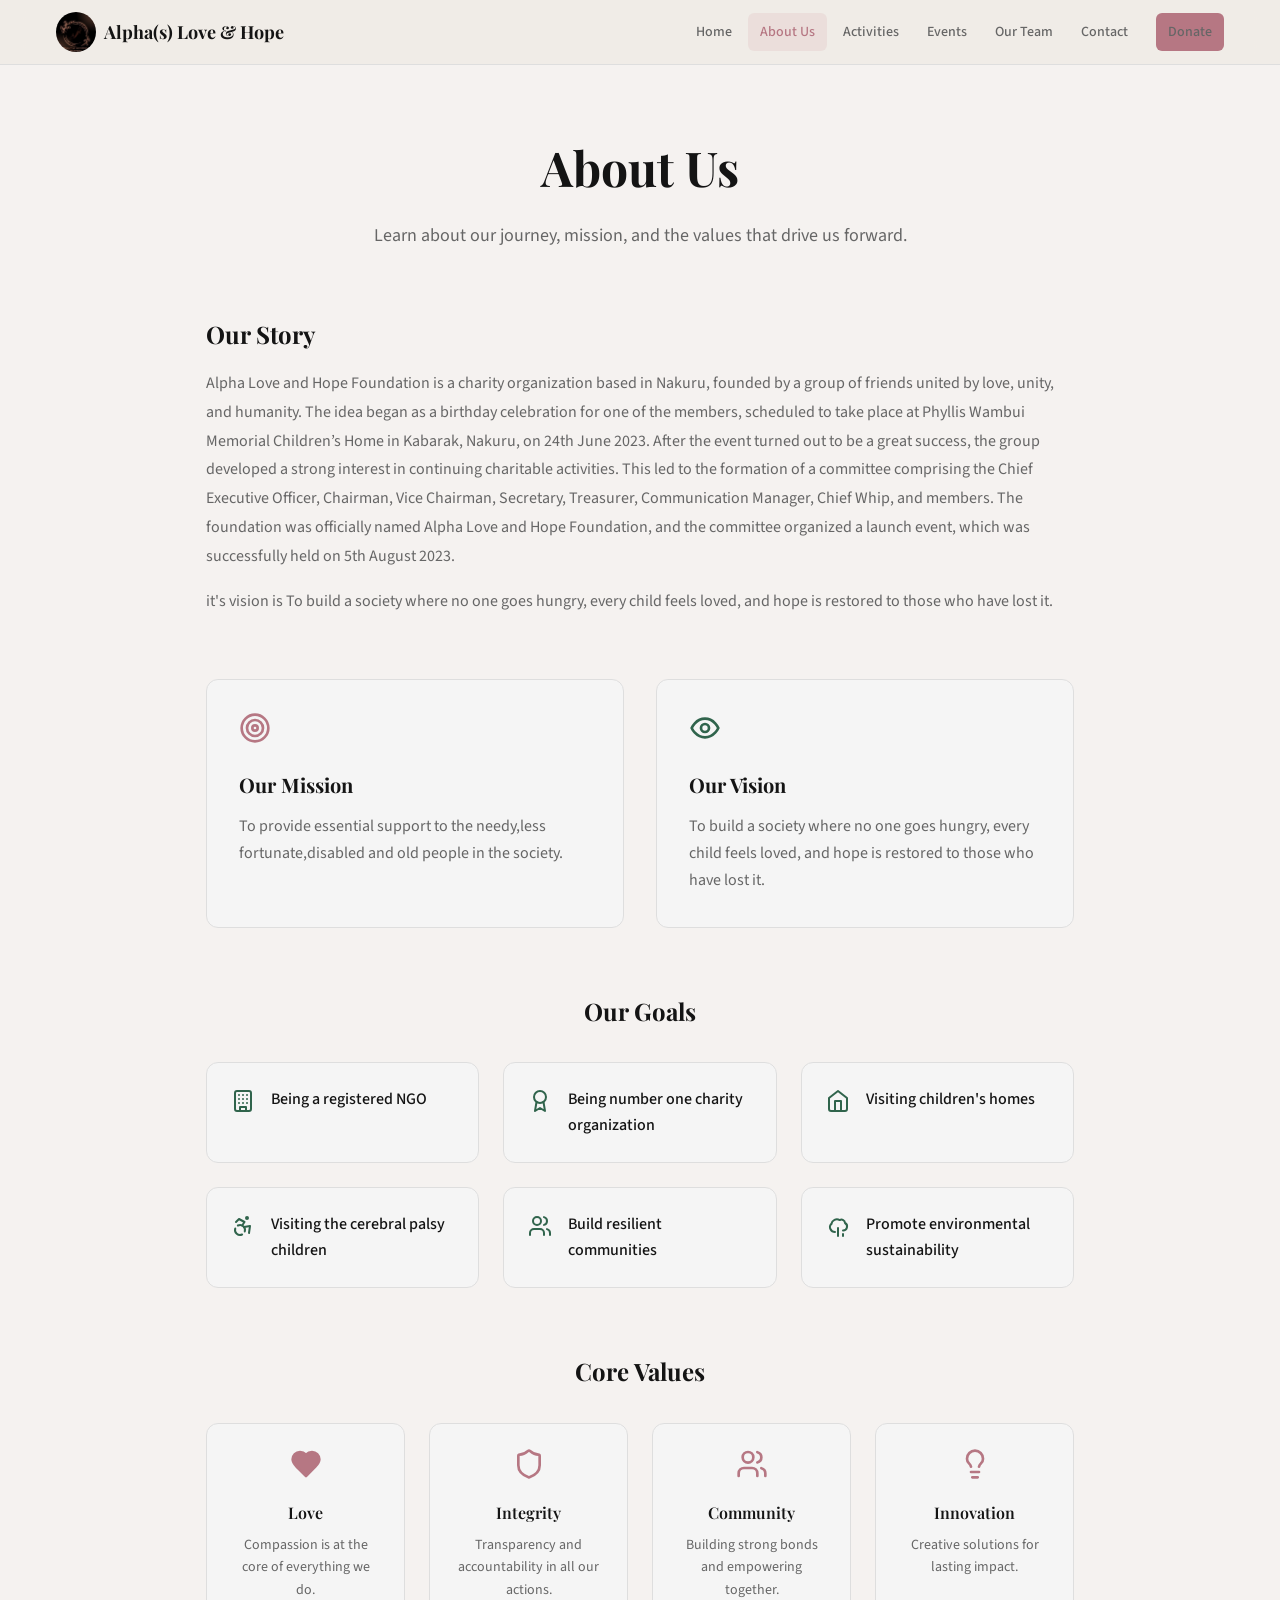
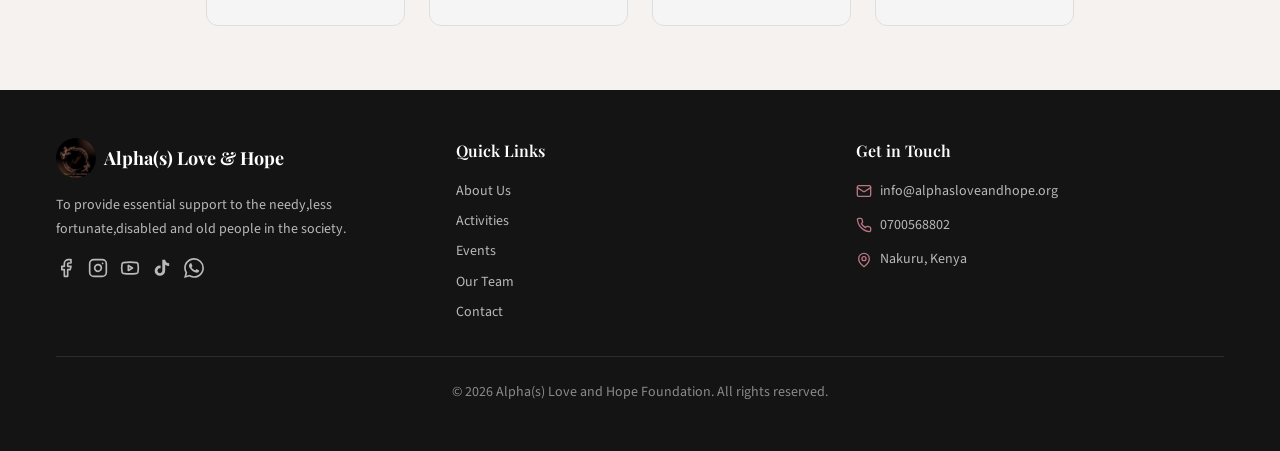
==== about.html @ 9023f047 "first commit" ====
<!DOCTYPE html>
<html lang="en">
<head>
  <meta charset="UTF-8">
  <meta name="viewport" content="width=device-width, initial-scale=1.0">
  <meta name="description" content="Alpha(s) Love and Hope Foundation - Transforming lives through love, hope, and community action.">
  <title>About Us - Alpha(s) Love and Hope Foundation</title>
  <link rel="stylesheet" href="style.css">
</head>
<body>
<header class="header">
  <div class="container header-inner">
    <a href="index.html" class="header-logo">
      <img src="images/logo.jpeg" alt="Alpha(s) Love and Hope Foundation">
      <span>Alpha(s) Love &amp; Hope</span>
    </a>
    <nav class="nav-links">
      <a href="index.html" class="">Home</a>
      <a href="about.html" class="active">About Us</a>
      <a href="activities.html" class="">Activities</a>
      <a href="events.html" class="">Events</a>
      <a href="team.html" class="">Our Team</a>
      <a href="contact.html" class="">Contact</a>
      <a href="contact.html" class="btn btn-primary" style="margin-left:0.75rem">Donate</a>
    </nav>
    <button class="mobile-toggle" onclick="document.getElementById('mobileNav').classList.toggle('open')" aria-label="Toggle menu">
      <svg xmlns="http://www.w3.org/2000/svg" width="24" height="24" viewBox="0 0 24 24" fill="none" stroke="currentColor" stroke-width="2" stroke-linecap="round" stroke-linejoin="round"><line x1="4" x2="20" y1="12" y2="12"/><line x1="4" x2="20" y1="6" y2="6"/><line x1="4" x2="20" y1="18" y2="18"/></svg>
    </button>
  </div>
  <nav id="mobileNav" class="mobile-nav">
    <a href="index.html" class="">Home</a>
    <a href="about.html" class="active">About Us</a>
    <a href="activities.html" class="">Activities</a>
    <a href="events.html" class="">Events</a>
    <a href="team.html" class="">Our Team</a>
    <a href="contact.html" class="">Contact</a>
    <a href="contact.html" class="btn btn-primary" style="margin-top:0.5rem;justify-content:center">Donate</a>
  </nav>
</header>

<section class="section-padding">
  <div class="container" style="max-width:900px">
    <div class="page-header fade-up">
      <h1>About Us</h1>
      <p>Learn about our journey, mission, and the values that drive us forward.</p>
    </div>

    <div class="about-story fade-up" style="margin-bottom:4rem">
      <h2>Our Story</h2>
      <p> Alpha Love and Hope Foundation is a charity organization based in Nakuru, founded by a group of friends united by love, unity, and humanity. The idea began as a birthday celebration for one of the members, scheduled to take place at Phyllis Wambui Memorial Children’s Home in Kabarak, Nakuru, on 24th June 2023.

After the event turned out to be a great success, the group developed a strong interest in continuing charitable activities. This led to the formation of a committee comprising the Chief Executive Officer, Chairman, Vice Chairman, Secretary, Treasurer, Communication Manager, Chief Whip, and members.

The foundation was officially named Alpha Love and Hope Foundation, and the committee organized a launch event, which was successfully held on 5th August 2023.
</p>
      <p>
it's vision is To build a society where no one goes hungry, every child feels loved, and hope is restored to those who have lost it.</p>
    </div>

    <div class="mv-grid">
      <div class="mv-card fade-up">
        <div style="color:var(--primary)"><svg xmlns="http://www.w3.org/2000/svg" width="24" height="24" viewBox="0 0 24 24" fill="none" stroke="currentColor" stroke-width="2" stroke-linecap="round" stroke-linejoin="round"><circle cx="12" cy="12" r="10"/><circle cx="12" cy="12" r="6"/><circle cx="12" cy="12" r="2"/></svg></div>
        <h3>Our Mission</h3>
        <p>To provide essential support to the needy,less fortunate,disabled and old people in the society.</p>
      </div>
      <div class="mv-card fade-up delay-1">
        <div style="color:var(--secondary)"><svg xmlns="http://www.w3.org/2000/svg" width="24" height="24" viewBox="0 0 24 24" fill="none" stroke="currentColor" stroke-width="2" stroke-linecap="round" stroke-linejoin="round"><path d="M2 12s3-7 10-7 10 7 10 7-3 7-10 7-10-7-10-7Z"/><circle cx="12" cy="12" r="3"/></svg></div>
        <h3>Our Vision</h3>
        <p>To build a society where no one goes hungry, every child feels loved, and hope is restored to those who have lost it.</p>
      </div>
    </div>

    <h2 class="fade-up" style="font-size:1.5rem;font-weight:700;text-align:center;margin-bottom:2rem">Our Goals</h2>
    <div class="goals-grid">
      <div class="goal-card fade-up"><svg xmlns="http://www.w3.org/2000/svg" width="24" height="24" viewBox="0 0 24 24" fill="none" stroke="currentColor" stroke-width="2" stroke-linecap="round" stroke-linejoin="round"><rect width="16" height="20" x="4" y="2" rx="2" ry="2"/><path d="M9 22v-4h6v4"/><path d="M8 6h.01"/><path d="M16 6h.01"/><path d="M12 6h.01"/><path d="M12 10h.01"/><path d="M12 14h.01"/><path d="M16 10h.01"/><path d="M16 14h.01"/><path d="M8 10h.01"/><path d="M8 14h.01"/></svg><p>Being a registered NGO</p></div>
      <div class="goal-card fade-up delay-1"><svg xmlns="http://www.w3.org/2000/svg" width="24" height="24" viewBox="0 0 24 24" fill="none" stroke="currentColor" stroke-width="2" stroke-linecap="round" stroke-linejoin="round"><circle cx="12" cy="8" r="6"/><path d="M15.477 12.89 17 22l-5-3-5 3 1.523-9.11"/></svg><p>Being number one charity organization</p></div>
      <div class="goal-card fade-up delay-2"><svg xmlns="http://www.w3.org/2000/svg" width="24" height="24" viewBox="0 0 24 24" fill="none" stroke="currentColor" stroke-width="2" stroke-linecap="round" stroke-linejoin="round"><path d="m3 9 9-7 9 7v11a2 2 0 0 1-2 2H5a2 2 0 0 1-2-2z"/><polyline points="9 22 9 12 15 12 15 22"/></svg><p>Visiting children's homes</p></div>
      <div class="goal-card fade-up delay-3"><svg xmlns="http://www.w3.org/2000/svg" width="24" height="24" viewBox="0 0 24 24" fill="none" stroke="currentColor" stroke-width="2" stroke-linecap="round" stroke-linejoin="round"><circle cx="16" cy="4" r="1"/><path d="m18 19 1-7-6 1"/><path d="m5 8 3-3 5.5 3-2.36 3.5"/><path d="M4.24 14.5a5 5 0 0 0 6.88 6"/><path d="M13.76 17.5a5 5 0 0 0-6.88-6"/></svg><p>Visiting the cerebral palsy children</p></div>
      <div class="goal-card fade-up delay-4"><svg xmlns="http://www.w3.org/2000/svg" width="24" height="24" viewBox="0 0 24 24" fill="none" stroke="currentColor" stroke-width="2" stroke-linecap="round" stroke-linejoin="round"><path d="M16 21v-2a4 4 0 0 0-4-4H6a4 4 0 0 0-4 4v2"/><circle cx="9" cy="7" r="4"/><path d="M22 21v-2a4 4 0 0 0-3-3.87"/><path d="M16 3.13a4 4 0 0 1 0 7.75"/></svg><p>Build resilient communities</p></div>
      <div class="goal-card fade-up delay-5"><svg xmlns="http://www.w3.org/2000/svg" width="24" height="24" viewBox="0 0 24 24" fill="none" stroke="currentColor" stroke-width="2" stroke-linecap="round" stroke-linejoin="round"><path d="M17 22v-2"/><path d="M9 18a5 5 0 0 1-4-8h.4a5.5 5.5 0 0 1 8.3-3.9A3.5 3.5 0 0 1 19 9a4 4 0 0 1-2 7.5"/><path d="M12 22v-8"/></svg><p>Promote environmental sustainability</p></div>
    </div>

    <h2 class="fade-up" style="font-size:1.5rem;font-weight:700;text-align:center;margin-bottom:2rem">Core Values</h2>
    <div class="values-grid">
      <div class="value-card fade-up"><svg xmlns="http://www.w3.org/2000/svg" width="24" height="24" viewBox="0 0 24 24" fill="currentColor" stroke="currentColor" stroke-width="2" stroke-linecap="round" stroke-linejoin="round"><path d="M19 14c1.49-1.46 3-3.21 3-5.5A5.5 5.5 0 0 0 16.5 3c-1.76 0-3 .5-4.5 2-1.5-1.5-2.74-2-4.5-2A5.5 5.5 0 0 0 2 8.5c0 2.3 1.5 4.05 3 5.5l7 7Z"/></svg><h4>Love</h4><p>Compassion is at the core of everything we do.</p></div>
      <div class="value-card fade-up delay-1"><svg xmlns="http://www.w3.org/2000/svg" width="24" height="24" viewBox="0 0 24 24" fill="none" stroke="currentColor" stroke-width="2" stroke-linecap="round" stroke-linejoin="round"><path d="M20 13c0 5-3.5 7.5-7.66 8.95a1 1 0 0 1-.67-.01C7.5 20.5 4 18 4 13V6a1 1 0 0 1 1-1c2 0 4.5-1.2 6.24-2.72a1.17 1.17 0 0 1 1.52 0C14.51 3.81 17 5 19 5a1 1 0 0 1 1 1z"/></svg><h4>Integrity</h4><p>Transparency and accountability in all our actions.</p></div>
      <div class="value-card fade-up delay-2"><svg xmlns="http://www.w3.org/2000/svg" width="24" height="24" viewBox="0 0 24 24" fill="none" stroke="currentColor" stroke-width="2" stroke-linecap="round" stroke-linejoin="round"><path d="M16 21v-2a4 4 0 0 0-4-4H6a4 4 0 0 0-4 4v2"/><circle cx="9" cy="7" r="4"/><path d="M22 21v-2a4 4 0 0 0-3-3.87"/><path d="M16 3.13a4 4 0 0 1 0 7.75"/></svg><h4>Community</h4><p>Building strong bonds and empowering together.</p></div>
      <div class="value-card fade-up delay-3"><svg xmlns="http://www.w3.org/2000/svg" width="24" height="24" viewBox="0 0 24 24" fill="none" stroke="currentColor" stroke-width="2" stroke-linecap="round" stroke-linejoin="round"><path d="M15 14c.2-1 .7-1.7 1.5-2.5 1-.9 1.5-2.2 1.5-3.5A6 6 0 0 0 6 8c0 1 .2 2.2 1.5 3.5.7.7 1.3 1.5 1.5 2.5"/><path d="M9 18h6"/><path d="M10 22h4"/></svg><h4>Innovation</h4><p>Creative solutions for lasting impact.</p></div>
    </div>
  </div>
</section>

<footer class="footer">
  <div class="container" style="padding:3rem 1rem">
    <div class="footer-grid">
      <div>
        <div class="footer-logo">
          <img src="images/logo.jpeg" alt="Alpha(s) Love and Hope Foundation">
          <span>Alpha(s) Love &amp; Hope</span>
        </div>
        <p class="footer-desc">To provide essential support to the needy,less fortunate,disabled and old people in the society.</p>
        <div class="footer-social">
          <a href="https://www.facebook.com/alphasloveandhopefoundation" target="_blank" rel="noopener noreferrer" aria-label="Facebook"><svg xmlns="http://www.w3.org/2000/svg" width="20" height="20" viewBox="0 0 24 24" fill="none" stroke="currentColor" stroke-width="2" stroke-linecap="round" stroke-linejoin="round"><path d="M18 2h-3a5 5 0 0 0-5 5v3H7v4h3v8h4v-8h3l1-4h-4V7a1 1 0 0 1 1-1h3z"/></svg></a>
          <a href="https://www.instagram.com/alphaloveandhopefoundation?igsh=ZzBqM2doNmg1cTh5" target="_blank" rel="noopener noreferrer" aria-label="Instagram"><svg xmlns="http://www.w3.org/2000/svg" width="20" height="20" viewBox="0 0 24 24" fill="none" stroke="currentColor" stroke-width="2" stroke-linecap="round" stroke-linejoin="round"><rect width="20" height="20" x="2" y="2" rx="5" ry="5"/><path d="M16 11.37A4 4 0 1 1 12.63 8 4 4 0 0 1 16 11.37z"/><line x1="17.5" x2="17.51" y1="6.5" y2="6.5"/></svg></a>
          <a href="https://www.youtube.com/@alphaloveandhopetv" target="_blank" rel="noopener noreferrer" aria-label="YouTube"><svg xmlns="http://www.w3.org/2000/svg" width="20" height="20" viewBox="0 0 24 24" fill="none" stroke="currentColor" stroke-width="2" stroke-linecap="round" stroke-linejoin="round"><path d="M2.5 17a24.12 24.12 0 0 1 0-10 2 2 0 0 1 1.4-1.4 49.56 49.56 0 0 1 16.2 0A2 2 0 0 1 21.5 7a24.12 24.12 0 0 1 0 10 2 2 0 0 1-1.4 1.4 49.55 49.55 0 0 1-16.2 0A2 2 0 0 1 2.5 17"/><path d="m10 15 5-3-5-3z"/></svg></a>
          <a href="https://www.tiktok.com/@alpha_foundation" target="_blank" rel="noopener noreferrer" aria-label="TikTok"><svg xmlns="http://www.w3.org/2000/svg" width="20" height="20" viewBox="0 0 24 24" fill="currentColor"><path d="M19.59 6.69a4.83 4.83 0 0 1-3.77-4.25V2h-3.45v13.67a2.89 2.89 0 0 1-2.88 2.5 2.89 2.89 0 0 1-2.89-2.89 2.89 2.89 0 0 1 2.89-2.89c.28 0 .54.04.79.1v-3.5a6.37 6.37 0 0 0-.79-.05A6.34 6.34 0 0 0 3.15 15a6.34 6.34 0 0 0 6.34 6.34 6.34 6.34 0 0 0 6.34-6.34V8.1a8.16 8.16 0 0 0 4.76 1.52v-3.4a4.85 4.85 0 0 1-1-.47z"/></svg></a>
          <a href="https://wa.me/254700568802" target="_blank" rel="noopener noreferrer" aria-label="WhatsApp"><svg xmlns="http://www.w3.org/2000/svg" width="20" height="20" viewBox="0 0 24 24" fill="currentColor"><path d="M17.472 14.382c-.297-.149-1.758-.867-2.03-.967-.273-.099-.471-.148-.67.15-.197.297-.767.966-.94 1.164-.173.199-.347.223-.644.075-.297-.15-1.255-.463-2.39-1.475-.883-.788-1.48-1.761-1.653-2.059-.173-.297-.018-.458.13-.606.134-.133.298-.347.446-.52.149-.174.198-.298.298-.497.099-.198.05-.371-.025-.52-.075-.149-.669-1.612-.916-2.207-.242-.579-.487-.5-.669-.51-.173-.008-.371-.01-.57-.01-.198 0-.52.074-.792.372-.272.297-1.04 1.016-1.04 2.479 0 1.462 1.065 2.875 1.213 3.074.149.198 2.096 3.2 5.077 4.487.709.306 1.262.489 1.694.625.712.227 1.36.195 1.871.118.571-.085 1.758-.719 2.006-1.413.248-.694.248-1.289.173-1.413-.074-.124-.272-.198-.57-.347m-5.421 7.403h-.004a9.87 9.87 0 0 1-5.031-1.378l-.361-.214-3.741.982.998-3.648-.235-.374a9.86 9.86 0 0 1-1.51-5.26c.001-5.45 4.436-9.884 9.888-9.884 2.64 0 5.122 1.03 6.988 2.898a9.825 9.825 0 0 1 2.893 6.994c-.003 5.45-4.437 9.884-9.885 9.884m8.413-18.297A11.815 11.815 0 0 0 12.05 0C5.495 0 .16 5.335.157 11.892c0 2.096.547 4.142 1.588 5.945L.057 24l6.305-1.654a11.882 11.882 0 0 0 5.683 1.448h.005c6.554 0 11.89-5.335 11.893-11.893a11.821 11.821 0 0 0-3.48-8.413z"/></svg></a>
        </div>
      </div>
      <div>
        <h4>Quick Links</h4>
        <nav class="footer-links">
          <a href="about.html">About Us</a>
          <a href="activities.html">Activities</a>
          <a href="events.html">Events</a>
          <a href="team.html">Our Team</a>
          <a href="contact.html">Contact</a>
        </nav>
      </div>
      <div>
        <h4>Get in Touch</h4>
        <div class="footer-contact-item"><svg xmlns="http://www.w3.org/2000/svg" width="24" height="24" viewBox="0 0 24 24" fill="none" stroke="currentColor" stroke-width="2" stroke-linecap="round" stroke-linejoin="round"><rect width="20" height="16" x="2" y="4" rx="2"/><path d="m22 7-8.97 5.7a1.94 1.94 0 0 1-2.06 0L2 7"/></svg><span>info@alphasloveandhope.org</span></div>
        <div class="footer-contact-item"><svg xmlns="http://www.w3.org/2000/svg" width="24" height="24" viewBox="0 0 24 24" fill="none" stroke="currentColor" stroke-width="2" stroke-linecap="round" stroke-linejoin="round"><path d="M22 16.92v3a2 2 0 0 1-2.18 2 19.79 19.79 0 0 1-8.63-3.07 19.5 19.5 0 0 1-6-6 19.79 19.79 0 0 1-3.07-8.67A2 2 0 0 1 4.11 2h3a2 2 0 0 1 2 1.72 12.84 12.84 0 0 0 .7 2.81 2 2 0 0 1-.45 2.11L8.09 9.91a16 16 0 0 0 6 6l1.27-1.27a2 2 0 0 1 2.11-.45 12.84 12.84 0 0 0 2.81.7A2 2 0 0 1 22 16.92z"/></svg><span>0700568802</span></div>
        <div class="footer-contact-item"><svg xmlns="http://www.w3.org/2000/svg" width="24" height="24" viewBox="0 0 24 24" fill="none" stroke="currentColor" stroke-width="2" stroke-linecap="round" stroke-linejoin="round"><path d="M20 10c0 6-8 12-8 12s-8-6-8-12a8 8 0 0 1 16 0Z"/><circle cx="12" cy="10" r="3"/></svg><span>Nakuru, Kenya</span></div>
      </div>
    </div>
    <div class="footer-bottom">&copy; 2026 Alpha(s) Love and Hope Foundation. All rights reserved.</div>
  </div>
</footer>
<script src="js/main.js"></script>
</body>
</html>
---- style.css ----
@import url('https://fonts.googleapis.com/css2?family=Playfair+Display:wght@400;500;600;700&family=Source+Sans+3:wght@300;400;500;600;700&display=swap');

:root {
  --background: hsl(30, 20%, 95%);
  --foreground: hsl(0, 0%, 8%);
  --card: hsl(0, 0%, 96%);
  --card-foreground: hsl(0, 0%, 8%);
  --primary: hsl(349, 30%, 59%);
  --primary-foreground: hsl(0, 0%, 100%);
  --secondary: hsl(152, 35%, 29%);
  --secondary-foreground: hsl(0, 0%, 100%);
  --muted: hsl(0, 0%, 92%);
  --muted-foreground: hsl(0, 0%, 40%);
  --accent: hsl(152, 35%, 29%);
  --border: hsl(0, 0%, 87%);
  --radius: 0.75rem;
  --font-heading: 'Playfair Display', Georgia, serif;
  --font-body: 'Source Sans 3', system-ui, sans-serif;
}

* { margin: 0; padding: 0; box-sizing: border-box; border-color: var(--border); }
body { background: var(--background); color: var(--foreground); font-family: var(--font-body); line-height: 1.6; }
h1, h2, h3, h4, h5, h6 { font-family: var(--font-heading); }
a { text-decoration: none; color: inherit; }
img { max-width: 100%; height: auto; display: block; }
.container { max-width: 1200px; margin: 0 auto; padding: 0 1rem; }
.section-padding { padding: 4rem 1rem; }
.btn { display: inline-flex; align-items: center; gap: 0.5rem; padding: 0.75rem 1.5rem; border-radius: var(--radius); font-family: var(--font-body); font-weight: 600; font-size: 0.875rem; cursor: pointer; transition: all 0.2s; border: none; text-decoration: none; }
.btn-primary { background: var(--primary); color: var(--primary-foreground); }
.btn-primary:hover { opacity: 0.9; }
.btn-outline { background: transparent; border: 1px solid rgba(255,255,255,0.3); color: var(--primary-foreground); }
.btn-outline:hover { background: rgba(255,255,255,0.1); }
.btn-outline-dark { background: transparent; border: 1px solid rgba(255,255,255,0.3); color: var(--secondary-foreground); }
.btn-outline-dark:hover { background: rgba(255,255,255,0.1); }

/* HEADER */
.header { position: sticky; top: 0; z-index: 50; background: rgba(240,235,230,0.9); backdrop-filter: blur(12px); border-bottom: 1px solid var(--border); }
.header-inner { display: flex; align-items: center; justify-content: space-between; height: 64px; }
.header-logo { display: flex; align-items: center; gap: 0.5rem; }
.header-logo img { height: 40px; width: 40px; border-radius: 50%; object-fit: cover; }
.header-logo span { font-family: var(--font-heading); font-size: 1.125rem; font-weight: 700; }
.nav-links { display: flex; align-items: center; gap: 0.25rem; }
.nav-links a { padding: 0.5rem 0.75rem; border-radius: 0.375rem; font-size: 0.875rem; font-weight: 500; color: var(--muted-foreground); transition: all 0.2s; }
.nav-links a:hover, .nav-links a.active { color: var(--primary); background: rgba(185,110,120,0.1); }
.nav-links .btn { margin-left: 0.75rem; }
.mobile-toggle { display: none; background: none; border: none; cursor: pointer; padding: 0.5rem; }
.mobile-toggle svg { width: 24px; height: 24px; }
.mobile-nav { display: none; flex-direction: column; padding: 1rem; gap: 0.25rem; border-top: 1px solid var(--border); background: var(--background); }
.mobile-nav.open { display: flex; }
.mobile-nav a { padding: 0.75rem; border-radius: 0.375rem; font-size: 0.875rem; font-weight: 500; color: var(--muted-foreground); }
.mobile-nav a:hover, .mobile-nav a.active { color: var(--primary); background: rgba(185,110,120,0.1); }

@media (max-width: 768px) {
  .nav-links { display: none; }
  .mobile-toggle { display: block; }
}

/* HERO */
.hero { position: relative; min-height: 85vh; display: flex; align-items: center; justify-content: center; overflow: hidden; }
.hero-bg { position: absolute; top: 0; left: 0; right: 0; bottom: 0; width: 100%; height: 100%; }
.hero-bg img { width: 100%; height: 100%; object-fit: cover; object-position: center; }
.hero-overlay { position: absolute; inset: 0; background: rgba(20,20,20,0.6); }
.hero-content { position: relative; z-index: 10; text-align: center; padding: 2rem; }
.hero-icon { width: 48px; height: 48px; color: var(--primary); margin: 0 auto 1.5rem; }
.hero h1 { font-size: 2.5rem; font-weight: 700; color: var(--primary-foreground); margin-bottom: 1.5rem; line-height: 1.2; }
.hero h1 span { color: var(--primary); }
.hero p { font-size: 1.125rem; color: rgba(255,255,255,0.8); max-width: 640px; margin: 0 auto 2rem; }
.hero-buttons { display: flex; gap: 1rem; justify-content: center; flex-wrap: wrap; }
@media (min-width: 640px) { .hero h1 { font-size: 3rem; } }
@media (min-width: 1024px) { .hero h1 { font-size: 3.75rem; } }

/* STATS */
.stats { background: var(--primary); padding: 3rem 0; }
.stats-grid { display: grid; grid-template-columns: repeat(2, 1fr); gap: 2rem; }
.stat-item { text-align: center; }
.stat-value { font-family: var(--font-heading); font-size: 2rem; font-weight: 700; color: var(--primary-foreground); }
.stat-label { font-size: 0.875rem; color: rgba(255,255,255,0.8); margin-top: 0.25rem; }
@media (min-width: 768px) { .stats-grid { grid-template-columns: repeat(4, 1fr); } }

/* MISSION */
.mission { text-align: center; max-width: 768px; margin: 0 auto; }
.mission h2 { font-size: 2rem; font-weight: 700; margin-bottom: 1.5rem; }
.mission p { font-size: 1.125rem; color: var(--muted-foreground); line-height: 1.8; }

/* PROGRAMS / CARDS */
.programs-section { background: var(--card); }
.programs-section h2 { font-size: 2rem; font-weight: 700; text-align: center; margin-bottom: 3rem; }
.programs-grid { display: grid; grid-template-columns: 1fr; gap: 2rem; }
@media (min-width: 768px) { .programs-grid { grid-template-columns: repeat(2, 1fr); } }
.program-card { border-radius: var(--radius); overflow: hidden; background: var(--background); border: 1px solid var(--border); transition: box-shadow 0.3s; }
.program-card:hover { box-shadow: 0 4px 20px rgba(0,0,0,0.08); }
.program-card img { width: 100%; height: auto; object-fit: contain; transition: transform 0.5s; }
.program-card:hover img { transform: scale(1.05); }
.program-card .card-body { padding: 1.5rem; }
.program-card .card-title { display: flex; align-items: center; gap: 0.75rem; margin-bottom: 0.75rem; }
.program-card .card-title svg { width: 24px; height: 24px; color: var(--primary); flex-shrink: 0; }
.program-card .card-title h3 { font-size: 1.25rem; font-weight: 600; }
.program-card p { color: var(--muted-foreground); }

/* CTA */
.cta { background: var(--secondary); text-align: center; }
.cta h2 { font-size: 2rem; font-weight: 700; color: var(--secondary-foreground); margin-bottom: 1rem; }
.cta p { font-size: 1.125rem; color: rgba(255,255,255,0.8); max-width: 560px; margin: 0 auto 2rem; }

/* ABOUT */
.about-story h2 { font-size: 1.5rem; font-weight: 700; margin-bottom: 1rem; }
.about-story p { color: var(--muted-foreground); line-height: 1.8; margin-bottom: 1rem; }
.mv-grid { display: grid; grid-template-columns: 1fr; gap: 2rem; margin-bottom: 4rem; }
@media (min-width: 768px) { .mv-grid { grid-template-columns: repeat(2, 1fr); } }
.mv-card { padding: 2rem; border-radius: var(--radius); background: var(--card); border: 1px solid var(--border); }
.mv-card svg { width: 32px; height: 32px; margin-bottom: 1rem; }
.mv-card h3 { font-size: 1.25rem; font-weight: 700; margin-bottom: 0.75rem; }
.mv-card p { color: var(--muted-foreground); line-height: 1.7; }

.goals-grid { display: grid; grid-template-columns: 1fr; gap: 1.5rem; margin-bottom: 4rem; }
@media (min-width: 640px) { .goals-grid { grid-template-columns: repeat(2, 1fr); } }
@media (min-width: 1024px) { .goals-grid { grid-template-columns: repeat(3, 1fr); } }
.goal-card { display: flex; align-items: flex-start; gap: 1rem; padding: 1.5rem; border-radius: var(--radius); background: var(--card); border: 1px solid var(--border); }
.goal-card svg { width: 24px; height: 24px; color: var(--secondary); flex-shrink: 0; margin-top: 2px; }
.goal-card p { font-weight: 500; }

.values-grid { display: grid; grid-template-columns: repeat(2, 1fr); gap: 1.5rem; }
@media (min-width: 768px) { .values-grid { grid-template-columns: repeat(4, 1fr); } }
.value-card { text-align: center; padding: 1.5rem; border-radius: var(--radius); background: var(--card); border: 1px solid var(--border); }
.value-card svg { width: 32px; height: 32px; color: var(--primary); margin: 0 auto 0.75rem; }
.value-card h4 { font-size: 1rem; font-weight: 600; margin-bottom: 0.5rem; }
.value-card p { font-size: 0.875rem; color: var(--muted-foreground); }

/* ACTIVITIES */
.activity-item { display: flex; flex-direction: column; gap: 2rem; align-items: center; margin-bottom: 4rem; }
@media (min-width: 768px) { .activity-item { flex-direction: row; } .activity-item.reverse { flex-direction: row-reverse; } }
.activity-item .activity-img { flex: 1; }
.activity-item .activity-img img { width: 100%; height: auto; object-fit: contain; border-radius: var(--radius); }
.activity-item .activity-text { flex: 1; }
.activity-item .activity-text h2 { font-size: 1.5rem; font-weight: 700; margin-bottom: 0.75rem; }
.activity-item .activity-text p { color: var(--muted-foreground); line-height: 1.7; margin-bottom: 1rem; }
.impact-badge { display: inline-block; padding: 0.5rem 1rem; border-radius: 0.375rem; background: rgba(185,110,120,0.1); color: var(--primary); font-size: 0.875rem; font-weight: 500; }

/* EVENTS */
.events-grid { display: grid; grid-template-columns: 1fr; gap: 2rem; margin-bottom: 4rem; }
@media (min-width: 768px) { .events-grid { grid-template-columns: repeat(2, 1fr); } }
.event-card { border-radius: var(--radius); overflow: hidden; background: var(--card); border: 1px solid var(--border); }
.event-card img { width: 100%; height: auto; object-fit: contain; }
.event-card.past { opacity: 0.8; }
.event-card.past img { filter: grayscale(100%); }
.event-card .event-body { padding: 1.5rem; }
.event-card h3 { font-size: 1.25rem; font-weight: 600; margin-bottom: 0.75rem; }
.event-meta { display: flex; align-items: center; gap: 0.5rem; font-size: 0.875rem; color: var(--muted-foreground); margin-bottom: 0.5rem; }
.event-meta svg { width: 16px; height: 16px; color: var(--primary); }

/* TEAM */
.team-grid { display: grid; grid-template-columns: 1fr; gap: 2rem; }
@media (min-width: 640px) { .team-grid { grid-template-columns: repeat(2, 1fr); } }
@media (min-width: 1024px) { .team-grid { grid-template-columns: repeat(3, 1fr); } }
.team-card { padding: 1.5rem; border-radius: var(--radius); background: var(--card); border: 1px solid var(--border); text-align: center; transition: box-shadow 0.3s; }
.team-card:hover { box-shadow: 0 4px 20px rgba(0,0,0,0.08); }
.team-avatar { width: 80px; height: 80px; border-radius: 50%; background: rgba(185,110,120,0.1); display: flex; align-items: center; justify-content: center; margin: 0 auto 1rem; }
.team-avatar svg { width: 40px; height: 40px; color: var(--primary); }
.team-card h3 { font-size: 1.125rem; font-weight: 600; margin-bottom: 0.25rem; }
.team-card .role { font-size: 0.875rem; color: var(--primary); font-weight: 500; margin-bottom: 0.75rem; }
.team-card .bio { font-size: 0.875rem; color: var(--muted-foreground); }

/* CONTACT */
.contact-grid { display: grid; grid-template-columns: 1fr; gap: 3rem; }
@media (min-width: 768px) { .contact-grid { grid-template-columns: repeat(2, 1fr); } }
.contact-info h2 { font-size: 1.5rem; font-weight: 700; margin-bottom: 1.5rem; }
.contact-detail { display: flex; align-items: flex-start; gap: 1rem; margin-bottom: 1.5rem; }
.contact-detail svg { width: 20px; height: 20px; color: var(--primary); margin-top: 2px; flex-shrink: 0; }
.contact-detail .label { font-weight: 500; }
.contact-detail .value { font-size: 0.875rem; color: var(--muted-foreground); }
.social-links { display: flex; gap: 1rem; margin-top: 1rem; }
.social-links a { padding: 0.5rem 1rem; border-radius: 0.375rem; background: var(--card); border: 1px solid var(--border); font-size: 0.875rem; color: var(--muted-foreground); transition: all 0.2s; }
.social-links a:hover { color: var(--primary); border-color: var(--primary); }
.contact-form { padding: 2rem; border-radius: var(--radius); background: var(--card); border: 1px solid var(--border); }
.contact-form h2 { font-size: 1.25rem; font-weight: 700; margin-bottom: 1rem; }
.form-group { margin-bottom: 1.25rem; }
.form-group label { display: block; font-size: 0.875rem; font-weight: 500; margin-bottom: 0.375rem; }
.form-group input, .form-group textarea { width: 100%; padding: 0.625rem 0.75rem; border: 1px solid var(--border); border-radius: calc(var(--radius) - 2px); font-family: var(--font-body); font-size: 0.875rem; background: var(--background); color: var(--foreground); outline: none; transition: border-color 0.2s; }
.form-group input:focus, .form-group textarea:focus { border-color: var(--primary); }
.form-group textarea { resize: vertical; min-height: 120px; }

/* FOOTER */
.footer { background: var(--foreground); color: var(--primary-foreground); }
.footer-grid { display: grid; grid-template-columns: 1fr; gap: 2rem; }
@media (min-width: 768px) { .footer-grid { grid-template-columns: repeat(3, 1fr); } }
.footer-logo { display: flex; align-items: center; gap: 0.5rem; margin-bottom: 1rem; }
.footer-logo img { height: 40px; width: 40px; border-radius: 50%; object-fit: cover; }
.footer-logo span { font-family: var(--font-heading); font-size: 1.125rem; font-weight: 700; }
.footer-desc { color: rgba(255,255,255,0.7); font-size: 0.875rem; line-height: 1.7; }
.footer-social { display: flex; align-items: center; gap: 0.75rem; margin-top: 1rem; }
.footer-social a { color: rgba(255,255,255,0.7); transition: color 0.2s; }
.footer-social a:hover { color: var(--primary); }
.footer-social svg { width: 20px; height: 20px; }
.footer h4 { font-family: var(--font-heading); font-size: 1rem; font-weight: 600; margin-bottom: 1rem; }
.footer-links { display: flex; flex-direction: column; gap: 0.5rem; }
.footer-links a { color: rgba(255,255,255,0.7); font-size: 0.875rem; transition: color 0.2s; }
.footer-links a:hover { color: var(--primary); }
.footer-contact-item { display: flex; align-items: center; gap: 0.5rem; font-size: 0.875rem; color: rgba(255,255,255,0.7); margin-bottom: 0.75rem; }
.footer-contact-item svg { width: 16px; height: 16px; color: var(--primary); }
.footer-bottom { border-top: 1px solid rgba(255,255,255,0.1); margin-top: 2rem; padding-top: 1.5rem; text-align: center; font-size: 0.875rem; color: rgba(255,255,255,0.5); }

/* PAGE HEADER */
.page-header { text-align: center; margin-bottom: 4rem; }
.page-header h1 { font-size: 2.5rem; font-weight: 700; margin-bottom: 1rem; }
@media (min-width: 640px) { .page-header h1 { font-size: 3rem; } }
.page-header p { font-size: 1.125rem; color: var(--muted-foreground); max-width: 640px; margin: 0 auto; }

/* ANIMATIONS */
.fade-up { opacity: 0; transform: translateY(20px); animation: fadeUp 0.6s ease-out forwards; }
@keyframes fadeUp { to { opacity: 1; transform: translateY(0); } }
.delay-1 { animation-delay: 0.1s; }
.delay-2 { animation-delay: 0.2s; }
.delay-3 { animation-delay: 0.3s; }
.delay-4 { animation-delay: 0.4s; }
.delay-5 { animation-delay: 0.5s; }
.delay-6 { animation-delay: 0.6s; }
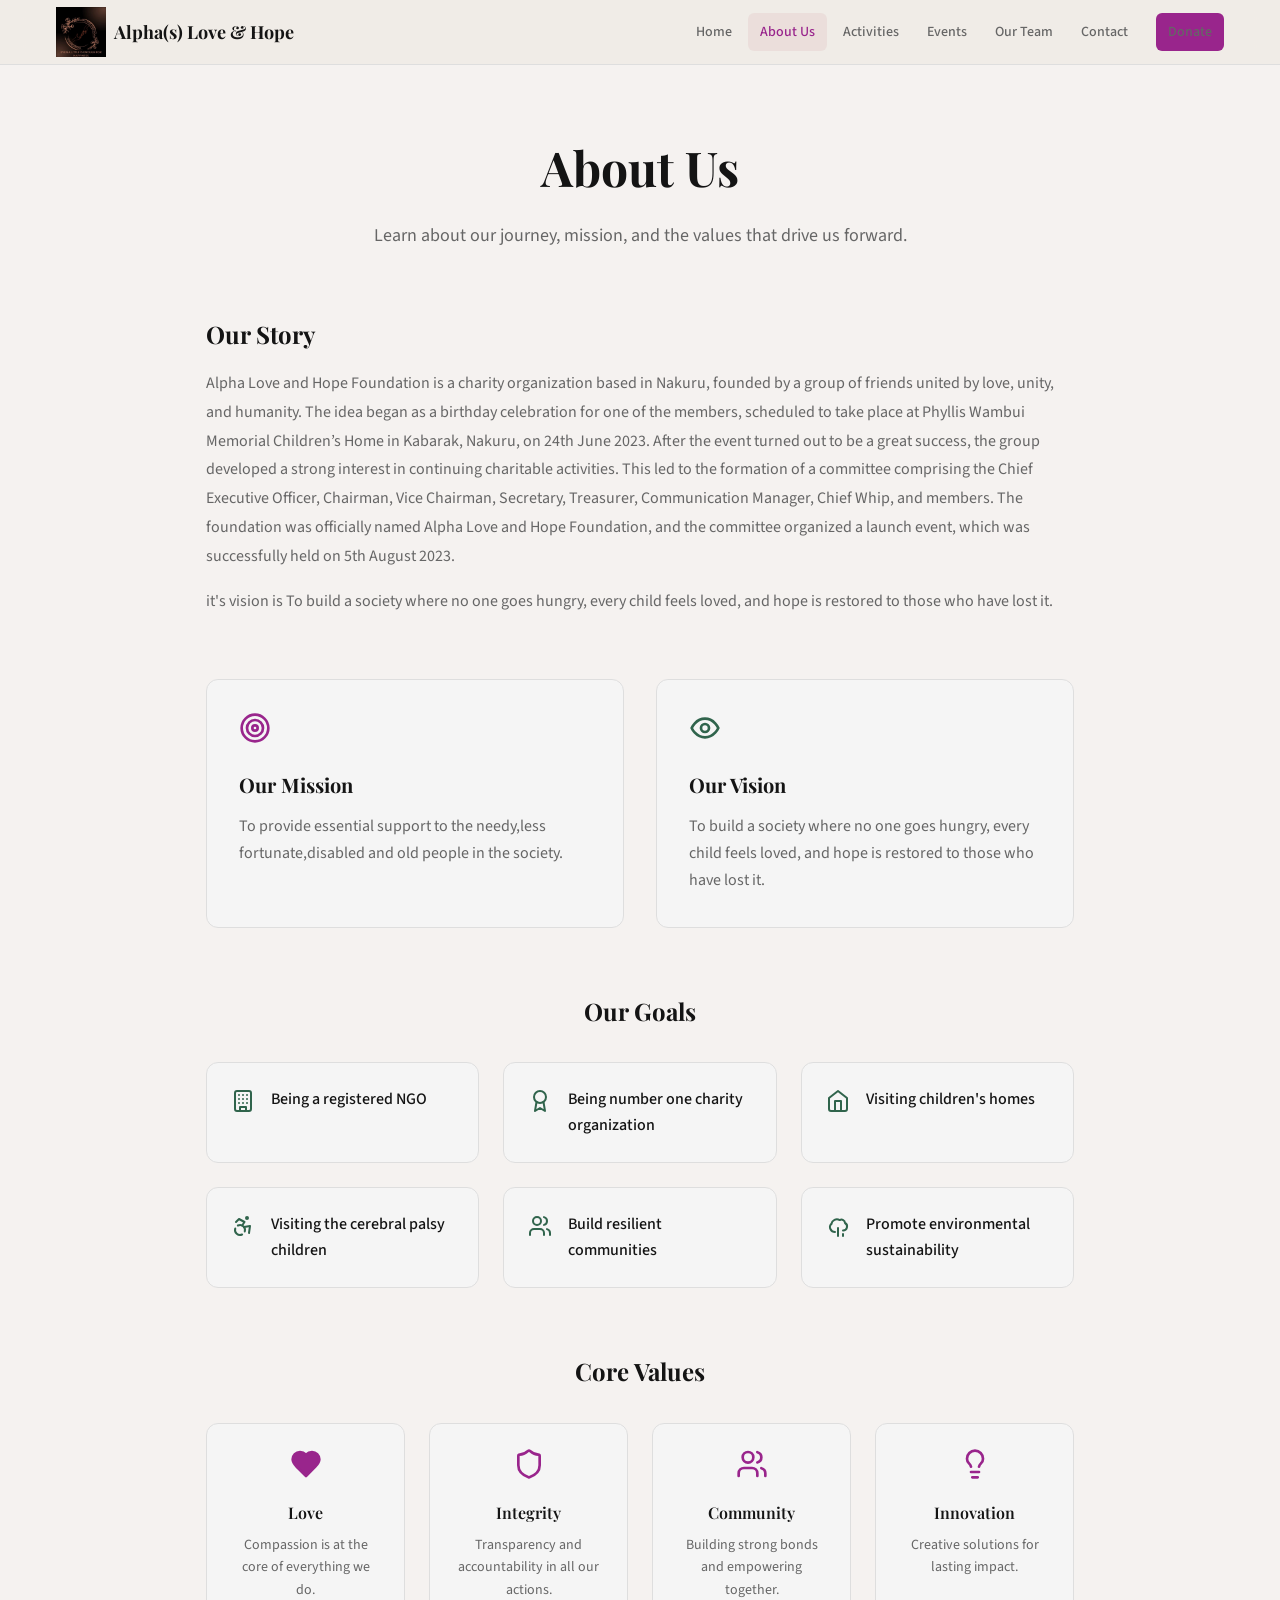
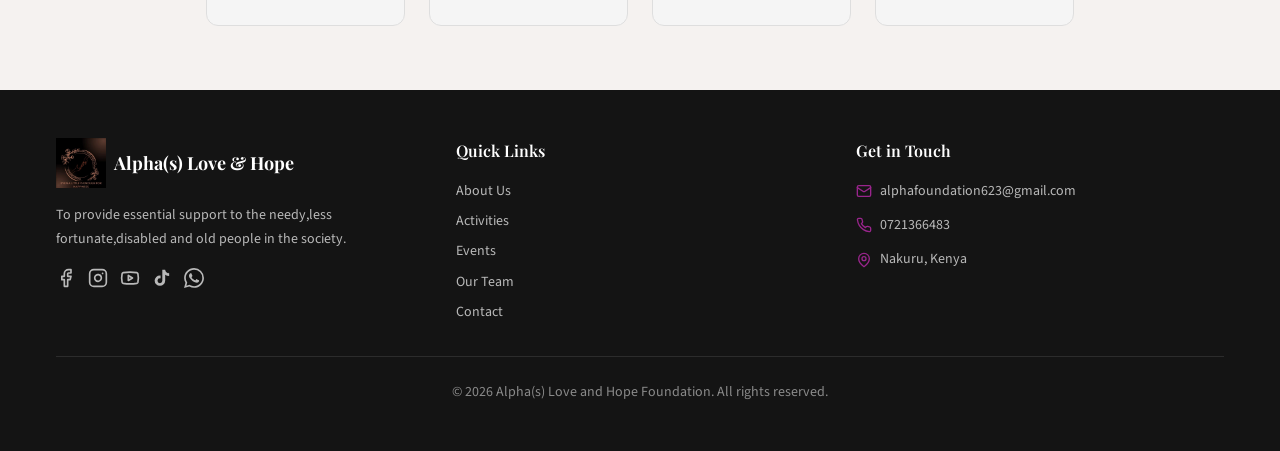
==== commit 2cefa996: "updates" ====
--- a/about.html
+++ b/about.html
@@ -104,7 +104,7 @@
           <a href="https://www.instagram.com/alphaloveandhopefoundation?igsh=ZzBqM2doNmg1cTh5" target="_blank" rel="noopener noreferrer" aria-label="Instagram"><svg xmlns="http://www.w3.org/2000/svg" width="20" height="20" viewBox="0 0 24 24" fill="none" stroke="currentColor" stroke-width="2" stroke-linecap="round" stroke-linejoin="round"><rect width="20" height="20" x="2" y="2" rx="5" ry="5"/><path d="M16 11.37A4 4 0 1 1 12.63 8 4 4 0 0 1 16 11.37z"/><line x1="17.5" x2="17.51" y1="6.5" y2="6.5"/></svg></a>
           <a href="https://www.youtube.com/@alphaloveandhopetv" target="_blank" rel="noopener noreferrer" aria-label="YouTube"><svg xmlns="http://www.w3.org/2000/svg" width="20" height="20" viewBox="0 0 24 24" fill="none" stroke="currentColor" stroke-width="2" stroke-linecap="round" stroke-linejoin="round"><path d="M2.5 17a24.12 24.12 0 0 1 0-10 2 2 0 0 1 1.4-1.4 49.56 49.56 0 0 1 16.2 0A2 2 0 0 1 21.5 7a24.12 24.12 0 0 1 0 10 2 2 0 0 1-1.4 1.4 49.55 49.55 0 0 1-16.2 0A2 2 0 0 1 2.5 17"/><path d="m10 15 5-3-5-3z"/></svg></a>
           <a href="https://www.tiktok.com/@alpha_foundation" target="_blank" rel="noopener noreferrer" aria-label="TikTok"><svg xmlns="http://www.w3.org/2000/svg" width="20" height="20" viewBox="0 0 24 24" fill="currentColor"><path d="M19.59 6.69a4.83 4.83 0 0 1-3.77-4.25V2h-3.45v13.67a2.89 2.89 0 0 1-2.88 2.5 2.89 2.89 0 0 1-2.89-2.89 2.89 2.89 0 0 1 2.89-2.89c.28 0 .54.04.79.1v-3.5a6.37 6.37 0 0 0-.79-.05A6.34 6.34 0 0 0 3.15 15a6.34 6.34 0 0 0 6.34 6.34 6.34 6.34 0 0 0 6.34-6.34V8.1a8.16 8.16 0 0 0 4.76 1.52v-3.4a4.85 4.85 0 0 1-1-.47z"/></svg></a>
-          <a href="https://wa.me/254700568802" target="_blank" rel="noopener noreferrer" aria-label="WhatsApp"><svg xmlns="http://www.w3.org/2000/svg" width="20" height="20" viewBox="0 0 24 24" fill="currentColor"><path d="M17.472 14.382c-.297-.149-1.758-.867-2.03-.967-.273-.099-.471-.148-.67.15-.197.297-.767.966-.94 1.164-.173.199-.347.223-.644.075-.297-.15-1.255-.463-2.39-1.475-.883-.788-1.48-1.761-1.653-2.059-.173-.297-.018-.458.13-.606.134-.133.298-.347.446-.52.149-.174.198-.298.298-.497.099-.198.05-.371-.025-.52-.075-.149-.669-1.612-.916-2.207-.242-.579-.487-.5-.669-.51-.173-.008-.371-.01-.57-.01-.198 0-.52.074-.792.372-.272.297-1.04 1.016-1.04 2.479 0 1.462 1.065 2.875 1.213 3.074.149.198 2.096 3.2 5.077 4.487.709.306 1.262.489 1.694.625.712.227 1.36.195 1.871.118.571-.085 1.758-.719 2.006-1.413.248-.694.248-1.289.173-1.413-.074-.124-.272-.198-.57-.347m-5.421 7.403h-.004a9.87 9.87 0 0 1-5.031-1.378l-.361-.214-3.741.982.998-3.648-.235-.374a9.86 9.86 0 0 1-1.51-5.26c.001-5.45 4.436-9.884 9.888-9.884 2.64 0 5.122 1.03 6.988 2.898a9.825 9.825 0 0 1 2.893 6.994c-.003 5.45-4.437 9.884-9.885 9.884m8.413-18.297A11.815 11.815 0 0 0 12.05 0C5.495 0 .16 5.335.157 11.892c0 2.096.547 4.142 1.588 5.945L.057 24l6.305-1.654a11.882 11.882 0 0 0 5.683 1.448h.005c6.554 0 11.89-5.335 11.893-11.893a11.821 11.821 0 0 0-3.48-8.413z"/></svg></a>
+          <a href="https://wa.me/254721366483" target="_blank" rel="noopener noreferrer" aria-label="WhatsApp"><svg xmlns="http://www.w3.org/2000/svg" width="20" height="20" viewBox="0 0 24 24" fill="currentColor"><path d="M17.472 14.382c-.297-.149-1.758-.867-2.03-.967-.273-.099-.471-.148-.67.15-.197.297-.767.966-.94 1.164-.173.199-.347.223-.644.075-.297-.15-1.255-.463-2.39-1.475-.883-.788-1.48-1.761-1.653-2.059-.173-.297-.018-.458.13-.606.134-.133.298-.347.446-.52.149-.174.198-.298.298-.497.099-.198.05-.371-.025-.52-.075-.149-.669-1.612-.916-2.207-.242-.579-.487-.5-.669-.51-.173-.008-.371-.01-.57-.01-.198 0-.52.074-.792.372-.272.297-1.04 1.016-1.04 2.479 0 1.462 1.065 2.875 1.213 3.074.149.198 2.096 3.2 5.077 4.487.709.306 1.262.489 1.694.625.712.227 1.36.195 1.871.118.571-.085 1.758-.719 2.006-1.413.248-.694.248-1.289.173-1.413-.074-.124-.272-.198-.57-.347m-5.421 7.403h-.004a9.87 9.87 0 0 1-5.031-1.378l-.361-.214-3.741.982.998-3.648-.235-.374a9.86 9.86 0 0 1-1.51-5.26c.001-5.45 4.436-9.884 9.888-9.884 2.64 0 5.122 1.03 6.988 2.898a9.825 9.825 0 0 1 2.893 6.994c-.003 5.45-4.437 9.884-9.885 9.884m8.413-18.297A11.815 11.815 0 0 0 12.05 0C5.495 0 .16 5.335.157 11.892c0 2.096.547 4.142 1.588 5.945L.057 24l6.305-1.654a11.882 11.882 0 0 0 5.683 1.448h.005c6.554 0 11.89-5.335 11.893-11.893a11.821 11.821 0 0 0-3.48-8.413z"/></svg></a>
         </div>
       </div>
       <div>
@@ -119,8 +119,8 @@
       </div>
       <div>
         <h4>Get in Touch</h4>
-        <div class="footer-contact-item"><svg xmlns="http://www.w3.org/2000/svg" width="24" height="24" viewBox="0 0 24 24" fill="none" stroke="currentColor" stroke-width="2" stroke-linecap="round" stroke-linejoin="round"><rect width="20" height="16" x="2" y="4" rx="2"/><path d="m22 7-8.97 5.7a1.94 1.94 0 0 1-2.06 0L2 7"/></svg><span>info@alphasloveandhope.org</span></div>
-        <div class="footer-contact-item"><svg xmlns="http://www.w3.org/2000/svg" width="24" height="24" viewBox="0 0 24 24" fill="none" stroke="currentColor" stroke-width="2" stroke-linecap="round" stroke-linejoin="round"><path d="M22 16.92v3a2 2 0 0 1-2.18 2 19.79 19.79 0 0 1-8.63-3.07 19.5 19.5 0 0 1-6-6 19.79 19.79 0 0 1-3.07-8.67A2 2 0 0 1 4.11 2h3a2 2 0 0 1 2 1.72 12.84 12.84 0 0 0 .7 2.81 2 2 0 0 1-.45 2.11L8.09 9.91a16 16 0 0 0 6 6l1.27-1.27a2 2 0 0 1 2.11-.45 12.84 12.84 0 0 0 2.81.7A2 2 0 0 1 22 16.92z"/></svg><span>0700568802</span></div>
+        <div class="footer-contact-item"><svg xmlns="http://www.w3.org/2000/svg" width="24" height="24" viewBox="0 0 24 24" fill="none" stroke="currentColor" stroke-width="2" stroke-linecap="round" stroke-linejoin="round"><rect width="20" height="16" x="2" y="4" rx="2"/><path d="m22 7-8.97 5.7a1.94 1.94 0 0 1-2.06 0L2 7"/></svg><span>alphafoundation623@gmail.com</span></div>
+        <div class="footer-contact-item"><svg xmlns="http://www.w3.org/2000/svg" width="24" height="24" viewBox="0 0 24 24" fill="none" stroke="currentColor" stroke-width="2" stroke-linecap="round" stroke-linejoin="round"><path d="M22 16.92v3a2 2 0 0 1-2.18 2 19.79 19.79 0 0 1-8.63-3.07 19.5 19.5 0 0 1-6-6 19.79 19.79 0 0 1-3.07-8.67A2 2 0 0 1 4.11 2h3a2 2 0 0 1 2 1.72 12.84 12.84 0 0 0 .7 2.81 2 2 0 0 1-.45 2.11L8.09 9.91a16 16 0 0 0 6 6l1.27-1.27a2 2 0 0 1 2.11-.45 12.84 12.84 0 0 0 2.81.7A2 2 0 0 1 22 16.92z"/></svg><span>0721366483</span></div>
         <div class="footer-contact-item"><svg xmlns="http://www.w3.org/2000/svg" width="24" height="24" viewBox="0 0 24 24" fill="none" stroke="currentColor" stroke-width="2" stroke-linecap="round" stroke-linejoin="round"><path d="M20 10c0 6-8 12-8 12s-8-6-8-12a8 8 0 0 1 16 0Z"/><circle cx="12" cy="10" r="3"/></svg><span>Nakuru, Kenya</span></div>
       </div>
     </div>
--- a/style.css
+++ b/style.css
@@ -5,7 +5,7 @@
   --foreground: hsl(0, 0%, 8%);
   --card: hsl(0, 0%, 96%);
   --card-foreground: hsl(0, 0%, 8%);
-  --primary: hsl(349, 30%, 59%);
+  --primary: #99258c;
   --primary-foreground: hsl(0, 0%, 100%);
   --secondary: hsl(152, 35%, 29%);
   --secondary-foreground: hsl(0, 0%, 100%);
@@ -37,7 +37,7 @@
 .header { position: sticky; top: 0; z-index: 50; background: rgba(240,235,230,0.9); backdrop-filter: blur(12px); border-bottom: 1px solid var(--border); }
 .header-inner { display: flex; align-items: center; justify-content: space-between; height: 64px; }
 .header-logo { display: flex; align-items: center; gap: 0.5rem; }
-.header-logo img { height: 40px; width: 40px; border-radius: 50%; object-fit: cover; }
+.header-logo img { height: 50px; width: auto; object-fit: contain; }
 .header-logo span { font-family: var(--font-heading); font-size: 1.125rem; font-weight: 700; }
 .nav-links { display: flex; align-items: center; gap: 0.25rem; }
 .nav-links a { padding: 0.5rem 0.75rem; border-radius: 0.375rem; font-size: 0.875rem; font-weight: 500; color: var(--muted-foreground); transition: all 0.2s; }
@@ -89,7 +89,7 @@
 @media (min-width: 768px) { .programs-grid { grid-template-columns: repeat(2, 1fr); } }
 .program-card { border-radius: var(--radius); overflow: hidden; background: var(--background); border: 1px solid var(--border); transition: box-shadow 0.3s; }
 .program-card:hover { box-shadow: 0 4px 20px rgba(0,0,0,0.08); }
-.program-card img { width: 100%; height: auto; object-fit: contain; transition: transform 0.5s; }
+.program-card img { width: 100%; height: 250px; object-fit: cover; object-position: center; transition: transform 0.5s; }
 .program-card:hover img { transform: scale(1.05); }
 .program-card .card-body { padding: 1.5rem; }
 .program-card .card-title { display: flex; align-items: center; gap: 0.75rem; margin-bottom: 0.75rem; }
@@ -184,7 +184,7 @@
 .footer-grid { display: grid; grid-template-columns: 1fr; gap: 2rem; }
 @media (min-width: 768px) { .footer-grid { grid-template-columns: repeat(3, 1fr); } }
 .footer-logo { display: flex; align-items: center; gap: 0.5rem; margin-bottom: 1rem; }
-.footer-logo img { height: 40px; width: 40px; border-radius: 50%; object-fit: cover; }
+.footer-logo img { height: 50px; width: auto; object-fit: contain; }
 .footer-logo span { font-family: var(--font-heading); font-size: 1.125rem; font-weight: 700; }
 .footer-desc { color: rgba(255,255,255,0.7); font-size: 0.875rem; line-height: 1.7; }
 .footer-social { display: flex; align-items: center; gap: 0.75rem; margin-top: 1rem; }
